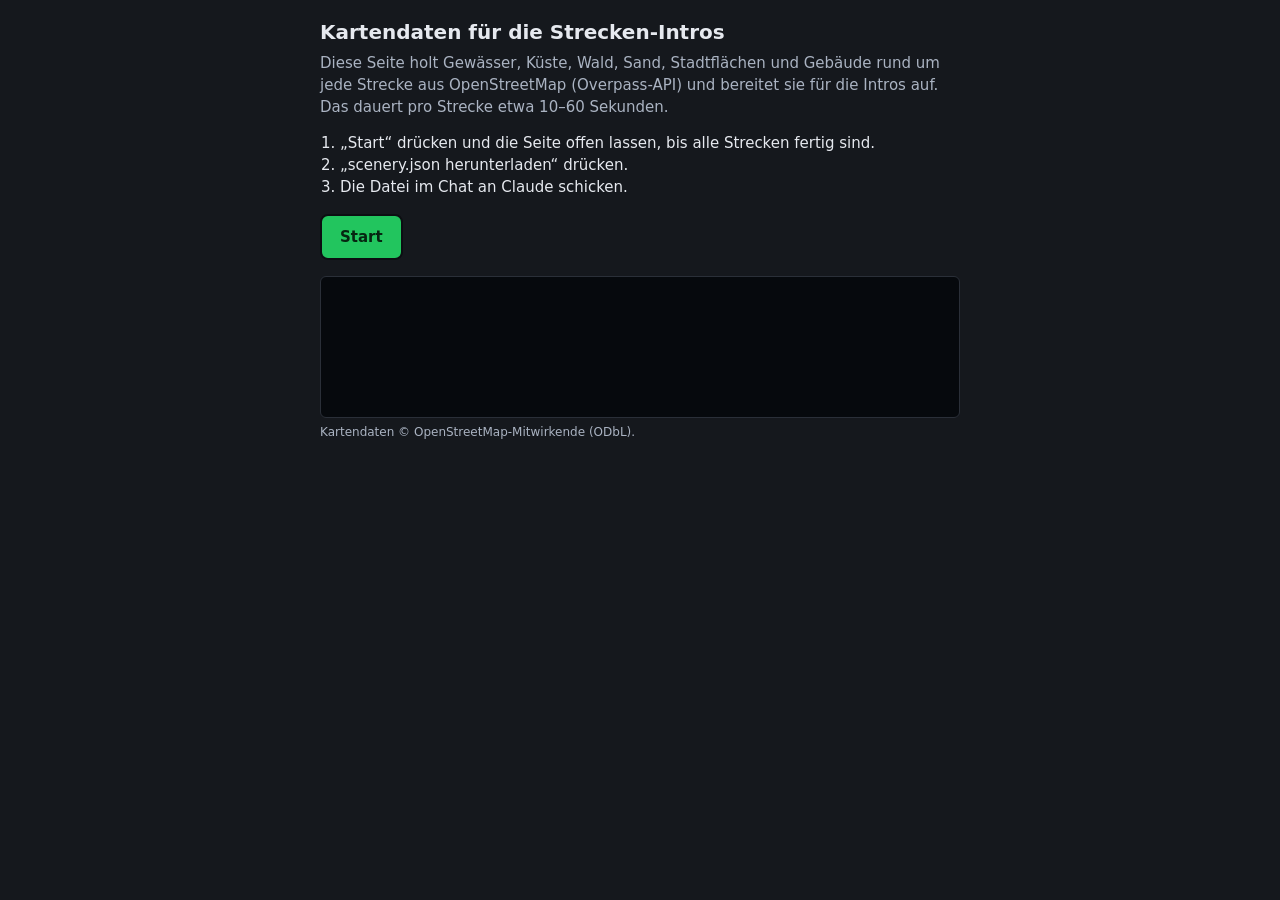
==== tools/scenery.html @ b8a6e35b "Werkzeugseite für Kartendaten (Browser), Aufteil-Skript, Fix Dunstfarbe in Gebäuden/Booten Co-Author" ====
<!doctype html>
<html lang="de">
<head>
<meta charset="utf-8">
<meta name="viewport" content="width=device-width,initial-scale=1">
<title>Race Control · Kartendaten</title>
<style>
  :root { color-scheme: dark; }
  body { margin: 0; background: #15181d; color: #e6e9ef; font: 15px/1.45 system-ui, sans-serif; }
  main { max-width: 640px; margin: 0 auto; padding: 18px 16px 40px; }
  h1 { font-size: 20px; margin: 0 0 6px; }
  p { color: #aab3c2; margin: 6px 0 14px; }
  button { font: 700 15px system-ui; padding: 12px 18px; border-radius: 8px; border: 2px solid #0c0e12; background: #22c55e; color: #062611; cursor: pointer; }
  button:disabled { opacity: .5; cursor: default; }
  #dl { background: #facc15; color: #15181d; display: none; margin-top: 12px; }
  ol { padding-left: 20px; }
  #log { margin-top: 16px; font: 12px/1.5 ui-monospace, monospace; background: #06090d; border: 1px solid #2a2f38; border-radius: 6px; padding: 10px; white-space: pre-wrap; min-height: 120px; }
  .ok { color: #86efac; } .err { color: #fca5a5; }
</style>
</head>
<body>
<main>
  <h1>Kartendaten für die Strecken-Intros</h1>
  <p>Diese Seite holt Gewässer, Küste, Wald, Sand, Stadtflächen und Gebäude rund um jede Strecke aus OpenStreetMap
    (Overpass-API) und bereitet sie für die Intros auf. Das dauert pro Strecke etwa 10–60 Sekunden.</p>
  <ol>
    <li>„Start“ drücken und die Seite offen lassen, bis alle Strecken fertig sind.</li>
    <li>„scenery.json herunterladen“ drücken.</li>
    <li>Die Datei im Chat an Claude schicken.</li>
  </ol>
  <button id="go">Start</button>
  <button id="dl">scenery.json herunterladen</button>
  <div id="log"></div>
  <p style="font-size:12px">Kartendaten © OpenStreetMap-Mitwirkende (ODbL).</p>
</main>
<script type="module">
import { TRACKS } from '../js/data/tracks/index.js';

// Mittelpunkt (lat/lon) der Projektion – identisch zu tools/gen_tracks.py
const ORIGIN = {
  albertpark: [-37.84591, 144.97037], shanghai: [31.34020, 121.21930], suzuka: [34.84459, 136.53278],
  bahrain: [26.03223, 50.51416], jeddah: [21.63894, 39.10273], miami: [25.95762, -80.23775],
  montreal: [45.50441, -73.52645], monaco: [43.73714, 7.42529], barcelona: [41.56900, 2.25735],
  redbullring: [47.22341, 14.76200], silverstone: [52.07177, -1.01636], spa: [50.43466, 5.96867],
  hungaroring: [47.58275, 19.25085], zandvoort: [52.38768, 4.54555], monza: [45.62342, 9.28659],
  madring: [40.47283, -3.62147], baku: [40.36894, 49.84076], singapore: [1.29067, 103.85796],
  cota: [30.13521, -97.63474], mexico: [19.40272, -99.08972], interlagos: [-23.70094, -46.69803],
  lasvegas: [36.11650, -115.16576], lusail: [25.49177, 51.45430], yasmarina: [24.46935, 54.60559],
};
const ORDER = ['albertpark', 'shanghai', 'suzuka', 'bahrain', 'jeddah', 'miami', 'montreal', 'monaco', 'barcelona', 'redbullring', 'silverstone', 'spa', 'hungaroring', 'zandvoort', 'monza', 'madring', 'baku', 'singapore', 'cota', 'mexico', 'interlagos', 'lasvegas', 'lusail', 'yasmarina'];
const SERVERS = ['https://overpass-api.de/api/interpreter', 'https://overpass.kumi.systems/api/interpreter', 'https://overpass.private.coffee/api/interpreter'];
const MARGIN = 900, CELL = 20, BUILD_DIST = 520, MAX_BUILD = 1800;

const logEl = document.getElementById('log');
const log = (t, cls = '') => { const s = document.createElement('div'); s.className = cls; s.textContent = t; logEl.append(s); logEl.scrollTop = 1e9; };
const sleep = ms => new Promise(r => setTimeout(r, ms));

function query(s, w, n, e) {
  const b = `(${s.toFixed(6)},${w.toFixed(6)},${n.toFixed(6)},${e.toFixed(6)})`;
  return `[out:json][timeout:180];
(
  way["natural"~"^(water|wood|sand|beach|scrub|bare_rock|heath|grassland|wetland|desert|coastline)$"]${b};
  relation["natural"~"^(water|wood|sand|beach|wetland)$"]${b};
  way["landuse"~"^(forest|grass|meadow|residential|commercial|industrial|retail|reservoir|basin|recreation_ground|construction|railway|brownfield|village_green|orchard|vineyard|farmland)$"]${b};
  relation["landuse"~"^(forest|residential|commercial|industrial|retail|reservoir)$"]${b};
  way["leisure"~"^(park|golf_course|pitch|marina|stadium|garden)$"]${b};
  way["waterway"="riverbank"]${b};
  way["water"]${b};
  relation["water"]${b};
  way["amenity"="parking"]${b};
  way["barrier"="city_wall"]${b};
  way["man_made"~"^(pier|breakwater)$"]${b};
  way["building"]${b};
);
out geom;`;
}

async function fetchOSM(q) {
  for (let round = 0; round < 3; round++) {
    for (const url of SERVERS) {
      try {
        const r = await fetch(url, { method: 'POST', body: new URLSearchParams({ data: q }) });
        if (r.ok) return await r.json();
        log(`  ${new URL(url).host}: HTTP ${r.status}`, 'err');
      } catch (e) { log(`  ${new URL(url).host}: ${e.message}`, 'err'); }
      await sleep(4000);
    }
    await sleep(15000 * (round + 1));
  }
  throw new Error('Overpass nicht erreichbar');
}

function classify(t) {
  const nat = t.natural, lu = t.landuse, le = t.leisure;
  if (nat === 'water' || 'water' in t || lu === 'reservoir' || lu === 'basin' || t.waterway === 'riverbank' || le === 'marina') return 1;
  if (nat === 'wood' || lu === 'forest' || lu === 'orchard') return 2;
  if (['sand', 'beach', 'bare_rock', 'desert'].includes(nat)) return 3;
  if (['residential', 'commercial', 'industrial', 'retail', 'construction', 'railway', 'brownfield'].includes(lu)) return 4;
  if (['park', 'golf_course', 'pitch', 'garden', 'stadium'].includes(le) || ['grass', 'meadow', 'recreation_ground', 'village_green', 'vineyard', 'farmland'].includes(lu) || ['grassland', 'heath', 'scrub', 'wetland'].includes(nat)) return 5;
  if (t.amenity === 'parking') return 6;
  return null;
}

function heightOf(t) {
  for (const k of ['height', 'building:height']) {
    const v = parseFloat(String(t[k] || '').replace('m', ''));
    if (Number.isFinite(v)) return Math.max(3, Math.min(320, v));
  }
  const lv = parseFloat(t['building:levels']);
  if (Number.isFinite(lv)) return Math.max(3, Math.min(320, lv * 3.2 + 1));
  return null;
}

function simplify(pts, tol) {
  if (pts.length < 4) return pts;
  const rdp = (a, b) => {
    const [ax, ay] = pts[a], [bx, by] = pts[b];
    const dx = bx - ax, dy = by - ay, L = Math.hypot(dx, dy) || 1e-9;
    let best = 0, idx = -1;
    for (let i = a + 1; i < b; i++) { const [px, py] = pts[i]; const d = Math.abs(dy * px - dx * py + bx * ay - by * ax) / L; if (d > best) { best = d; idx = i; } }
    if (idx >= 0 && best > tol) return rdp(a, idx).slice(0, -1).concat(rdp(idx, b));
    return [pts[a], pts[b]];
  };
  return rdp(0, pts.length - 1);
}

async function build(id) {
  const [lat0, lon0] = ORIGIN[id];
  const k = Math.cos(lat0 * Math.PI / 180);
  const fwd = (lon, lat) => [(lon - lon0) * 111320 * k, -(lat - lat0) * 110540];
  const inv = (x, y) => [x / (111320 * k) + lon0, -y / 110540 + lat0];
  const tpts = TRACKS[id].controlPoints;
  const xs = tpts.map(p => p[0]), ys = tpts.map(p => p[1]);
  const x0 = Math.min(...xs) - MARGIN, x1 = Math.max(...xs) + MARGIN, y0 = Math.min(...ys) - MARGIN, y1 = Math.max(...ys) + MARGIN;
  const [lo0, la1] = inv(x0, y0), [lo1, la0] = inv(x1, y1);
  const data = await fetchOSM(query(la0, lo0, la1, lo1));
  const W = Math.ceil((x1 - x0) / CELL), H = Math.ceil((y1 - y0) / CELL);
  const px = ([x, y]) => [(x - x0) / CELL, (y - y0) / CELL];
  const geom = el => el.type === 'way' ? [(el.geometry || []).map(p => fwd(p.lon, p.lat))]
    : (el.members || []).filter(m => (m.role || 'outer') === 'outer' && m.geometry).map(m => m.geometry.map(p => fwd(p.lon, p.lat)));

  const areas = { 1: [], 2: [], 3: [], 4: [], 5: [], 6: [] };
  const coast = [], buildings = [], walls = [];
  for (const el of data.elements || []) {
    const t = el.tags || {};
    if (t.natural === 'coastline') { coast.push(...geom(el)); continue; }
    if (t.barrier === 'city_wall') { for (const g of geom(el)) walls.push({ flat: false, g }); continue; }
    if (t.man_made === 'pier' || t.man_made === 'breakwater') { for (const g of geom(el)) walls.push({ flat: true, g }); continue; }
    if ('building' in t) { for (const g of geom(el)) if (g.length >= 4) buildings.push({ g, h: heightOf(t) }); continue; }
    const c = classify(t);
    if (c) for (const g of geom(el)) if (g.length >= 3) areas[c].push(g);
  }

  // Flächen je Klasse auf eine eigene Maske malen (ohne Kantenglättung: Schwelle auf Alpha)
  const cls = new Uint8Array(W * H);
  const cv = document.createElement('canvas'); cv.width = W; cv.height = H;
  const ctx = cv.getContext('2d', { willReadFrequently: true });
  const mask = (polys, lines = false, width = 2) => {
    ctx.clearRect(0, 0, W, H);
    ctx.fillStyle = '#fff'; ctx.strokeStyle = '#fff'; ctx.lineWidth = width;
    for (const g of polys) {
      ctx.beginPath();
      g.forEach((p, i) => { const [a, b] = px(p); i ? ctx.lineTo(a, b) : ctx.moveTo(a, b); });
      if (lines) ctx.stroke(); else { ctx.closePath(); ctx.fill(); }
    }
    const d = ctx.getImageData(0, 0, W, H).data;
    const m = new Uint8Array(W * H);
    for (let i = 0; i < W * H; i++) m[i] = d[i * 4 + 3] >= 128 ? 1 : 0;
    return m;
  };
  for (const c of [4, 5, 6, 2, 3, 1]) {
    if (!areas[c].length) continue;
    const m = mask(areas[c]);
    for (let i = 0; i < W * H; i++) if (m[i]) cls[i] = c;
  }
  // Meer: Land links, Wasser rechts der Küstenlinie → Flutfüllung von beiden Seiten
  if (coast.length) {
    const bar = mask(coast, true, 2);
    const lab = new Uint8Array(W * H);
    const seedsW = [], seedsL = [];
    for (const g of coast) {
      const pts = g.map(px);
      for (let i = 0; i + 1 < pts.length; i++) {
        const [ax, ay] = pts[i], [bx, by] = pts[i + 1];
        const dx = bx - ax, dy = by - ay, L = Math.hypot(dx, dy) || 1, mx = (ax + bx) / 2, my = (ay + by) / 2;
        seedsW.push([Math.floor(mx - dy / L * 2.5), Math.floor(my + dx / L * 2.5)]);
        seedsL.push([Math.floor(mx + dy / L * 2.5), Math.floor(my - dx / L * 2.5)]);
      }
    }
    const flood = (seeds, val) => {
      const q = [];
      for (const [x, y] of seeds) if (x >= 0 && y >= 0 && x < W && y < H && !bar[y * W + x] && !lab[y * W + x]) { lab[y * W + x] = val; q.push(y * W + x); }
      while (q.length) {
        const i = q.pop(), x = i % W, y = (i / W) | 0;
        for (const [nx, ny] of [[x + 1, y], [x - 1, y], [x, y + 1], [x, y - 1]]) {
          if (nx < 0 || ny < 0 || nx >= W || ny >= H) continue;
          const j = ny * W + nx;
          if (!bar[j] && !lab[j]) { lab[j] = val; q.push(j); }
        }
      }
    };
    flood(seedsL, 2);
    flood(seedsW, 1);
    for (let i = 0; i < W * H; i++) {
      if (lab[i] === 1 && cls[i] !== 6) cls[i] = 1;
      else if (bar[i] && cls[i] === 0) cls[i] = 3;
    }
  }
  // Die Strecke selbst ist nie Wasser
  for (const [x, y] of tpts) {
    const cx = Math.floor((x - x0) / CELL), cy = Math.floor((y - y0) / CELL);
    for (let a = -1; a <= 1; a++) for (let b = -1; b <= 1; b++) { const i = (cy + b) * W + cx + a; if (cx + a >= 0 && cx + a < W && cy + b >= 0 && cy + b < H && cls[i] === 1) cls[i] = 0; }
  }
  const rows = [];
  for (let y = 0; y < H; y++) {
    const r = []; let cur = cls[y * W], n = 0;
    for (let x = 0; x < W; x++) { const v = cls[y * W + x]; if (v === cur) n++; else { r.push(cur, n); cur = v; n = 1; } }
    r.push(cur, n); rows.push(r);
  }
  // Gebäude nahe der Strecke
  const G = 40, near = new Set(tpts.map(([x, y]) => `${Math.floor(x / G)},${Math.floor(y / G)}`));
  // Kontrollpunkte liegen teils weit auseinander: Zwischenpunkte ergänzen
  for (let i = 0; i < tpts.length; i++) {
    const [ax, ay] = tpts[i], [bx, by] = tpts[(i + 1) % tpts.length];
    const steps = Math.ceil(Math.hypot(bx - ax, by - ay) / 20);
    for (let s = 1; s < steps; s++) near.add(`${Math.floor((ax + (bx - ax) * s / steps) / G)},${Math.floor((ay + (by - ay) * s / steps) / G)}`);
  }
  const R = Math.ceil(BUILD_DIST / G);
  const distOk = (x, y) => { const gx = Math.floor(x / G), gy = Math.floor(y / G); for (let a = -R; a <= R; a++) for (let b = -R; b <= R; b++) if (near.has(`${gx + a},${gy + b}`)) return true; return false; };
  const blist = [];
  for (const { g, h } of buildings) {
    const ring = (g[0][0] === g[g.length - 1][0] && g[0][1] === g[g.length - 1][1]) ? g.slice(0, -1) : g;
    const cx = ring.reduce((a, p) => a + p[0], 0) / ring.length, cy = ring.reduce((a, p) => a + p[1], 0) / ring.length;
    if (!distOk(cx, cy)) continue;
    let A = 0; for (let i = 0; i < ring.length; i++) { const [ax, ay] = ring[i], [bx, by] = ring[(i + 1) % ring.length]; A += ax * by - bx * ay; }
    A = Math.abs(A) / 2;
    if (A < 25) continue;
    const hh = h || Math.min(14, 4 + Math.sqrt(A) * 0.25);
    const sp = simplify(ring, 1.5);
    if (sp.length < 3) continue;
    blist.push({ w: A * (1 + hh / 20), h: Math.round(hh * 10) / 10, sp });
  }
  blist.sort((a, b) => b.w - a.w);
  const b = blist.slice(0, MAX_BUILD).map(o => [o.h, ...o.sp.flatMap(p => [Math.round(p[0]), Math.round(p[1])])]);
  const wOut = [];
  for (const { flat, g } of walls) {
    if (g.length < 2 || !g.some(([x, y], i) => i % Math.max(1, Math.floor(g.length / 6)) === 0 && distOk(x, y))) continue;
    wOut.push([flat ? 0 : 1, ...simplify(g, 1.5).flatMap(p => [Math.round(p[0]), Math.round(p[1])])]);
  }
  return { cell: CELL, x0: Math.round(x0), y0: Math.round(y0), w: W, h: H, rows, b, walls: wOut };
}

const result = {};
document.getElementById('go').addEventListener('click', async e => {
  e.target.disabled = true;
  for (const id of ORDER) {
    log(`${id} …`);
    try {
      const t0 = performance.now();
      result[id] = await build(id);
      const s = result[id];
      log(`  ✓ ${s.w}×${s.h} Zellen · ${s.b.length} Gebäude · ${s.walls.length} Mauern (${((performance.now() - t0) / 1000).toFixed(0)} s)`, 'ok');
    } catch (err) { log(`  ✗ ${err.message}`, 'err'); }
    await sleep(3000);   // Overpass schonen
  }
  log(`Fertig: ${Object.keys(result).length} von ${ORDER.length} Strecken.`, 'ok');
  document.getElementById('dl').style.display = 'inline-block';
});
document.getElementById('dl').addEventListener('click', () => {
  const blob = new Blob([JSON.stringify(result)], { type: 'application/json' });
  const a = document.createElement('a');
  a.href = URL.createObjectURL(blob); a.download = 'scenery.json'; a.click();
});
</script>
</body>
</html>
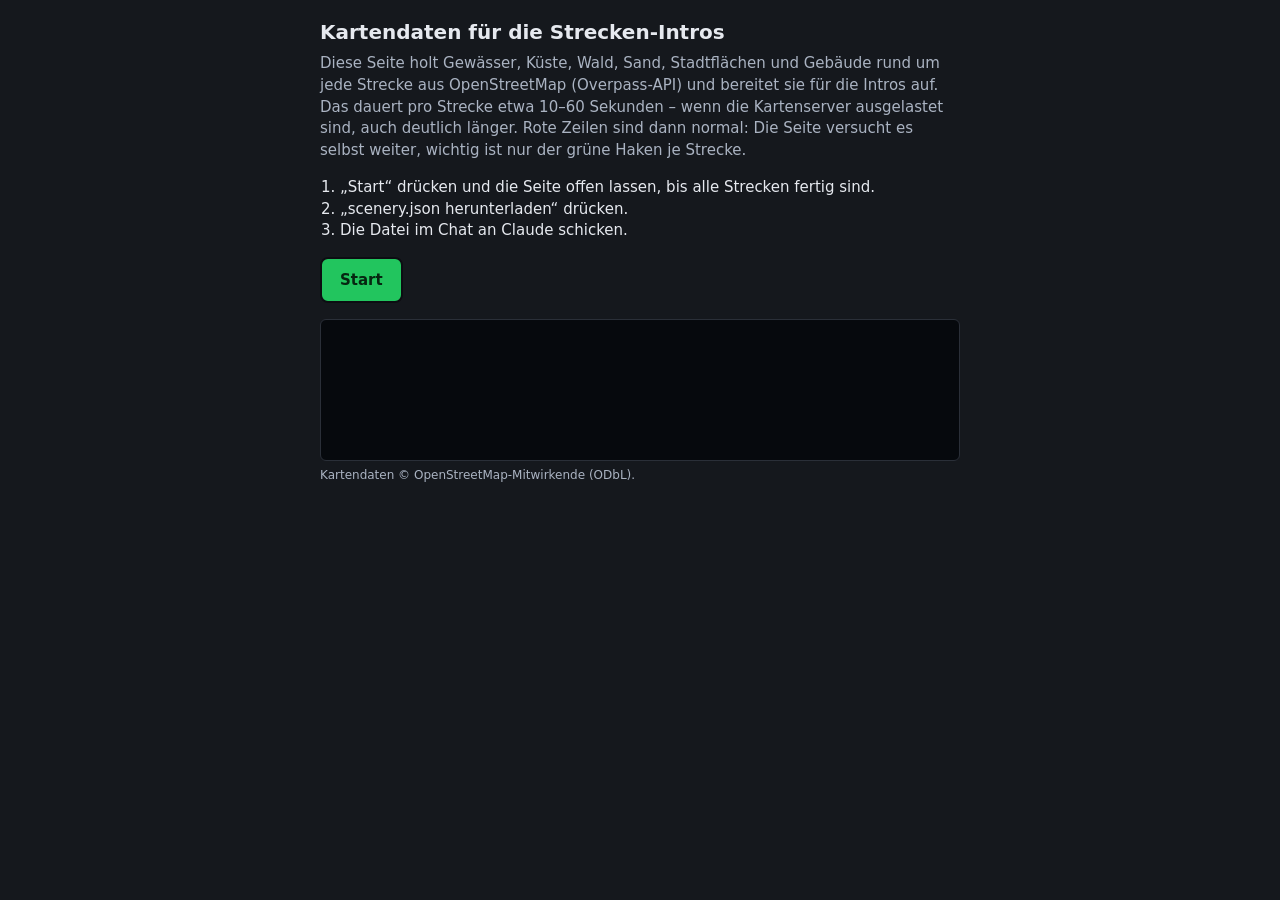
==== commit 03bd8bb1: "Kartendaten-Seite: Einzel-Server von overpass-api.de, Gebäude per Rechteck, mehr Durchgänge, Fortsch" ====
--- a/tools/scenery.html
+++ b/tools/scenery.html
@@ -22,13 +22,15 @@
 <main>
   <h1>Kartendaten für die Strecken-Intros</h1>
   <p>Diese Seite holt Gewässer, Küste, Wald, Sand, Stadtflächen und Gebäude rund um jede Strecke aus OpenStreetMap
-    (Overpass-API) und bereitet sie für die Intros auf. Das dauert pro Strecke etwa 10–60 Sekunden.</p>
+    (Overpass-API) und bereitet sie für die Intros auf. Das dauert pro Strecke etwa 10–60 Sekunden – wenn die Kartenserver ausgelastet sind,
+    auch deutlich länger. Rote Zeilen sind dann normal: Die Seite versucht es selbst weiter, wichtig ist nur der grüne Haken je Strecke.</p>
   <ol>
     <li>„Start“ drücken und die Seite offen lassen, bis alle Strecken fertig sind.</li>
     <li>„scenery.json herunterladen“ drücken.</li>
     <li>Die Datei im Chat an Claude schicken.</li>
   </ol>
   <button id="go">Start</button>
+  <button id="retry" style="display:none;background:#fb923c">Fehlende Strecken erneut laden</button>
   <button id="dl">scenery.json herunterladen</button>
   <div id="log"></div>
   <p style="font-size:12px">Kartendaten © OpenStreetMap-Mitwirkende (ODbL).</p>
@@ -48,7 +50,8 @@
   lasvegas: [36.11650, -115.16576], lusail: [25.49177, 51.45430], yasmarina: [24.46935, 54.60559],
 };
 const ORDER = ['albertpark', 'shanghai', 'suzuka', 'bahrain', 'jeddah', 'miami', 'montreal', 'monaco', 'barcelona', 'redbullring', 'silverstone', 'spa', 'hungaroring', 'zandvoort', 'monza', 'madring', 'baku', 'singapore', 'cota', 'mexico', 'interlagos', 'lasvegas', 'lusail', 'yasmarina'];
-const SERVERS = ['https://overpass-api.de/api/interpreter', 'https://overpass.kumi.systems/api/interpreter', 'https://overpass.private.coffee/api/interpreter'];
+// Hauptserver und seine beiden Einzel-Rechner (lz4, z) – hilft, wenn der Verteiler überlastet ist; dahinter Ausweich-Server
+const SERVERS = ['https://overpass-api.de/api/interpreter', 'https://lz4.overpass-api.de/api/interpreter', 'https://z.overpass-api.de/api/interpreter', 'https://maps.mail.ru/osm/tools/overpass/api/interpreter', 'https://overpass.kumi.systems/api/interpreter'];
 const MARGIN = 900, CELL = 20, BUILD_DIST = 520, MAX_BUILD = 1800;
 
 const logEl = document.getElementById('log');
@@ -57,7 +60,7 @@
 
 function query(s, w, n, e) {
   const b = `(${s.toFixed(6)},${w.toFixed(6)},${n.toFixed(6)},${e.toFixed(6)})`;
-  return `[out:json][timeout:180];
+  return `[out:json][timeout:120];
 (
   way["natural"~"^(water|wood|sand|beach|scrub|bare_rock|heath|grassland|wetland|desert|coastline)$"]${b};
   relation["natural"~"^(water|wood|sand|beach|wetland)$"]${b};
@@ -70,24 +73,30 @@
   way["amenity"="parking"]${b};
   way["barrier"="city_wall"]${b};
   way["man_made"~"^(pier|breakwater)$"]${b};
-  way["building"]${b};
 );
 out geom;`;
 }
-
-async function fetchOSM(q) {
-  for (let round = 0; round < 3; round++) {
+// Gebäude nur in einem Schlauch entlang der Strecke (deutlich kleinere Abfrage)
+function queryBuildings(s, w, n, e) {
+  return `[out:json][timeout:150];
+way["building"](${s.toFixed(6)},${w.toFixed(6)},${n.toFixed(6)},${e.toFixed(6)});
+out geom;`;
+}
+
+async function fetchOSM(q, what) {
+  for (let round = 0; round < 7; round++) {
     for (const url of SERVERS) {
       try {
         const r = await fetch(url, { method: 'POST', body: new URLSearchParams({ data: q }) });
-        if (r.ok) return await r.json();
-        log(`  ${new URL(url).host}: HTTP ${r.status}`, 'err');
-      } catch (e) { log(`  ${new URL(url).host}: ${e.message}`, 'err'); }
-      await sleep(4000);
-    }
+        if (r.ok) { const j = await r.json(); log(`  ${what} ✓ (${new URL(url).host})`, 'ok'); return j; }
+        log(`  ${what}: ${new URL(url).host} antwortet ${r.status} (überlastet) – nächster Versuch`, 'err');
+      } catch (e) { log(`  ${what}: ${new URL(url).host} nicht erreichbar – nächster Versuch`, 'err'); }
+      await sleep(3000);
+    }
+    log(`  ${what}: alle Server ausgelastet – Pause ${15 * (round + 1)} s, dann neuer Durchgang (${round + 2}/7) …`);
     await sleep(15000 * (round + 1));
   }
-  throw new Error('Overpass nicht erreichbar');
+  throw new Error('kein Kartenserver hat geantwortet');
 }
 
 function classify(t) {
@@ -133,7 +142,12 @@
   const xs = tpts.map(p => p[0]), ys = tpts.map(p => p[1]);
   const x0 = Math.min(...xs) - MARGIN, x1 = Math.max(...xs) + MARGIN, y0 = Math.min(...ys) - MARGIN, y1 = Math.max(...ys) + MARGIN;
   const [lo0, la1] = inv(x0, y0), [lo1, la0] = inv(x1, y1);
-  const data = await fetchOSM(query(la0, lo0, la1, lo1));
+  const data = await fetchOSM(query(la0, lo0, la1, lo1), 'Flächen');
+  // Gebäude: Rechteck nur knapp um die Strecke (weiter draußen werden sie ohnehin nicht gezeichnet)
+  const [blo0, bla1] = inv(Math.min(...xs) - BUILD_DIST, Math.min(...ys) - BUILD_DIST), [blo1, bla0] = inv(Math.max(...xs) + BUILD_DIST, Math.max(...ys) + BUILD_DIST);
+  await sleep(2000);
+  const bdata = await fetchOSM(queryBuildings(bla0, blo0, bla1, blo1), 'Gebäude');
+  data.elements = (data.elements || []).concat(bdata.elements || []);
   const W = Math.ceil((x1 - x0) / CELL), H = Math.ceil((y1 - y0) / CELL);
   const px = ([x, y]) => [(x - x0) / CELL, (y - y0) / CELL];
   const geom = el => el.type === 'way' ? [(el.geometry || []).map(p => fwd(p.lon, p.lat))]
@@ -251,9 +265,8 @@
 }
 
 const result = {};
-document.getElementById('go').addEventListener('click', async e => {
-  e.target.disabled = true;
-  for (const id of ORDER) {
+async function runAll(ids) {
+  for (const id of ids) {
     log(`${id} …`);
     try {
       const t0 = performance.now();
@@ -263,9 +276,14 @@
     } catch (err) { log(`  ✗ ${err.message}`, 'err'); }
     await sleep(3000);   // Overpass schonen
   }
-  log(`Fertig: ${Object.keys(result).length} von ${ORDER.length} Strecken.`, 'ok');
+  const missing = ORDER.filter(id => !result[id]);
+  log(`Fertig: ${Object.keys(result).length} von ${ORDER.length} Strecken.${missing.length ? ` Es fehlen: ${missing.join(', ')}` : ''}`, missing.length ? 'err' : 'ok');
   document.getElementById('dl').style.display = 'inline-block';
-});
+  document.getElementById('retry').style.display = missing.length ? 'inline-block' : 'none';
+  document.getElementById('retry').disabled = false;
+}
+document.getElementById('go').addEventListener('click', e => { e.target.disabled = true; runAll(ORDER); });
+document.getElementById('retry').addEventListener('click', e => { e.target.disabled = true; runAll(ORDER.filter(id => !result[id])); });
 document.getElementById('dl').addEventListener('click', () => {
   const blob = new Blob([JSON.stringify(result)], { type: 'application/json' });
   const a = document.createElement('a');
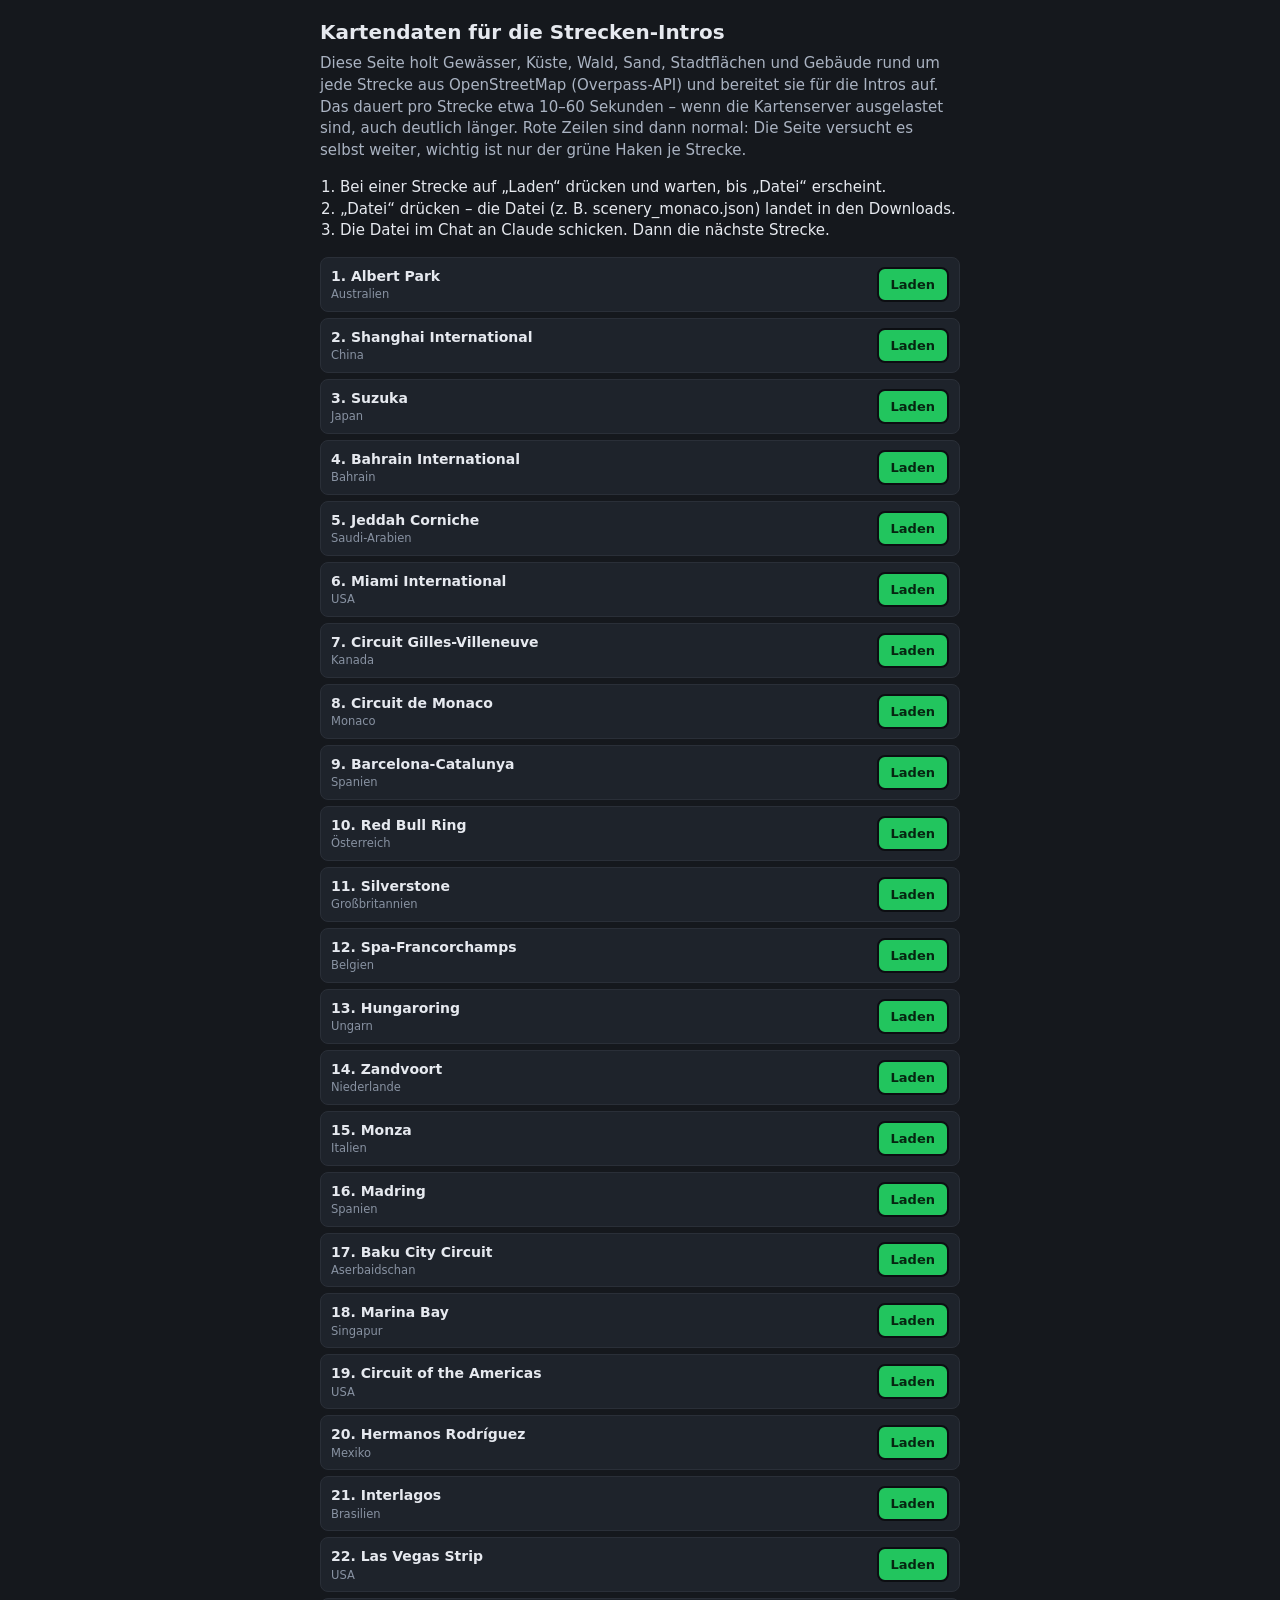
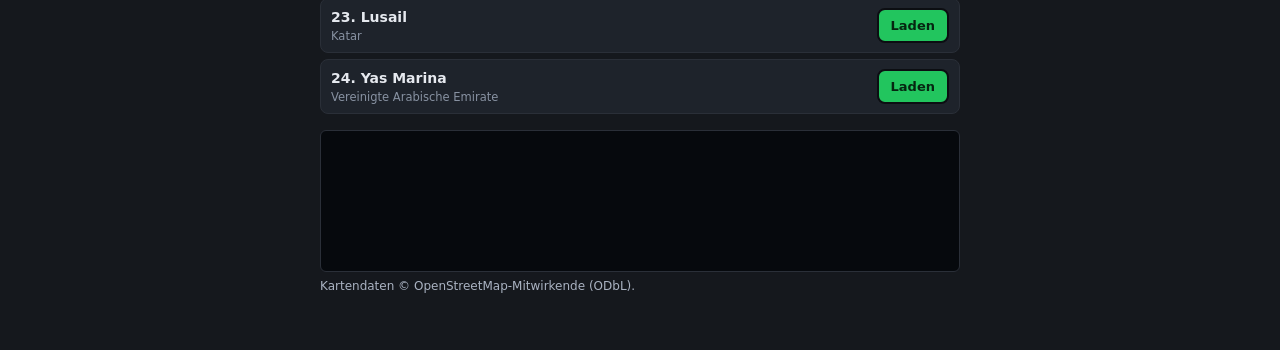
==== commit 02435dcc: "Kartendaten-Seite: jede Strecke einzeln laden und als eigene Datei herunterladen, Zeitlimit je Anfra" ====
--- a/tools/scenery.html
+++ b/tools/scenery.html
@@ -14,6 +14,13 @@
   button:disabled { opacity: .5; cursor: default; }
   #dl { background: #facc15; color: #15181d; display: none; margin-top: 12px; }
   ol { padding-left: 20px; }
+  .list { display: grid; gap: 6px; margin: 10px 0; }
+  .row { display: flex; align-items: center; gap: 8px; background: #1e232b; border: 1px solid #2a2f38; border-radius: 8px; padding: 8px 10px; }
+  .row b { flex: 1; min-width: 0; font-size: 14px; }
+  .row small { display: block; color: #8892a2; font-weight: 400; font-size: 11.5px; }
+  .row button { padding: 8px 12px; font-size: 13px; }
+  .row .file { background: #facc15; color: #15181d; }
+  .row.done { border-color: #22c55e; }
   #log { margin-top: 16px; font: 12px/1.5 ui-monospace, monospace; background: #06090d; border: 1px solid #2a2f38; border-radius: 6px; padding: 10px; white-space: pre-wrap; min-height: 120px; }
   .ok { color: #86efac; } .err { color: #fca5a5; }
 </style>
@@ -25,13 +32,11 @@
     (Overpass-API) und bereitet sie für die Intros auf. Das dauert pro Strecke etwa 10–60 Sekunden – wenn die Kartenserver ausgelastet sind,
     auch deutlich länger. Rote Zeilen sind dann normal: Die Seite versucht es selbst weiter, wichtig ist nur der grüne Haken je Strecke.</p>
   <ol>
-    <li>„Start“ drücken und die Seite offen lassen, bis alle Strecken fertig sind.</li>
-    <li>„scenery.json herunterladen“ drücken.</li>
-    <li>Die Datei im Chat an Claude schicken.</li>
+    <li>Bei einer Strecke auf „Laden“ drücken und warten, bis „Datei“ erscheint.</li>
+    <li>„Datei“ drücken – die Datei (z. B. scenery_monaco.json) landet in den Downloads.</li>
+    <li>Die Datei im Chat an Claude schicken. Dann die nächste Strecke.</li>
   </ol>
-  <button id="go">Start</button>
-  <button id="retry" style="display:none;background:#fb923c">Fehlende Strecken erneut laden</button>
-  <button id="dl">scenery.json herunterladen</button>
+  <div id="list" class="list"></div>
   <div id="log"></div>
   <p style="font-size:12px">Kartendaten © OpenStreetMap-Mitwirkende (ODbL).</p>
 </main>
@@ -55,7 +60,12 @@
 const MARGIN = 900, CELL = 20, BUILD_DIST = 520, MAX_BUILD = 1800;
 
 const logEl = document.getElementById('log');
-const log = (t, cls = '') => { const s = document.createElement('div'); s.className = cls; s.textContent = t; logEl.append(s); logEl.scrollTop = 1e9; };
+let curId = null;   // Strecke, die gerade lädt – ihr Status steht auch direkt in der Zeile
+const log = (t, cls = '') => {
+  const s = document.createElement('div'); s.className = cls; s.textContent = t; logEl.append(s); logEl.scrollTop = 1e9;
+  const sm = curId && document.querySelector(`.row[data-id="${curId}"] small`);
+  if (sm) { sm.textContent = t.trim(); sm.style.color = cls === 'err' ? '#fca5a5' : cls === 'ok' ? '#86efac' : ''; }
+};
 const sleep = ms => new Promise(r => setTimeout(r, ms));
 
 function query(s, w, n, e) {
@@ -87,10 +97,10 @@
   for (let round = 0; round < 7; round++) {
     for (const url of SERVERS) {
       try {
-        const r = await fetch(url, { method: 'POST', body: new URLSearchParams({ data: q }) });
+        const r = await fetch(url, { method: 'POST', body: new URLSearchParams({ data: q }), signal: AbortSignal.timeout(110000) });
         if (r.ok) { const j = await r.json(); log(`  ${what} ✓ (${new URL(url).host})`, 'ok'); return j; }
         log(`  ${what}: ${new URL(url).host} antwortet ${r.status} (überlastet) – nächster Versuch`, 'err');
-      } catch (e) { log(`  ${what}: ${new URL(url).host} nicht erreichbar – nächster Versuch`, 'err'); }
+      } catch (e) { log(`  ${what}: ${new URL(url).host} ${e.name === 'TimeoutError' ? 'antwortet nicht (Zeitlimit)' : 'nicht erreichbar'} – nächster Versuch`, 'err'); }
       await sleep(3000);
     }
     log(`  ${what}: alle Server ausgelastet – Pause ${15 * (round + 1)} s, dann neuer Durchgang (${round + 2}/7) …`);
@@ -264,31 +274,46 @@
   return { cell: CELL, x0: Math.round(x0), y0: Math.round(y0), w: W, h: H, rows, b, walls: wOut };
 }
 
-const result = {};
-async function runAll(ids) {
-  for (const id of ids) {
-    log(`${id} …`);
-    try {
-      const t0 = performance.now();
-      result[id] = await build(id);
-      const s = result[id];
-      log(`  ✓ ${s.w}×${s.h} Zellen · ${s.b.length} Gebäude · ${s.walls.length} Mauern (${((performance.now() - t0) / 1000).toFixed(0)} s)`, 'ok');
-    } catch (err) { log(`  ✗ ${err.message}`, 'err'); }
-    await sleep(3000);   // Overpass schonen
-  }
-  const missing = ORDER.filter(id => !result[id]);
-  log(`Fertig: ${Object.keys(result).length} von ${ORDER.length} Strecken.${missing.length ? ` Es fehlen: ${missing.join(', ')}` : ''}`, missing.length ? 'err' : 'ok');
-  document.getElementById('dl').style.display = 'inline-block';
-  document.getElementById('retry').style.display = missing.length ? 'inline-block' : 'none';
-  document.getElementById('retry').disabled = false;
-}
-document.getElementById('go').addEventListener('click', e => { e.target.disabled = true; runAll(ORDER); });
-document.getElementById('retry').addEventListener('click', e => { e.target.disabled = true; runAll(ORDER.filter(id => !result[id])); });
-document.getElementById('dl').addEventListener('click', () => {
-  const blob = new Blob([JSON.stringify(result)], { type: 'application/json' });
+// Eine Strecke nach der anderen – jede mit eigenem „Laden“ und eigener Datei
+const result = {}, failed = {};
+let busy = false;
+const listEl = document.getElementById('list');
+const sent = id => { try { return localStorage.getItem('scn.sent.' + id) === '1'; } catch { return false; } };
+function renderList() {
+  listEl.innerHTML = ORDER.map((id, i) => {
+    const def = TRACKS[id], st = result[id] ? 'geladen – jetzt „Datei“ drücken' : failed[id] ? 'hat nicht geklappt – später erneut laden' : sent(id) ? 'schon heruntergeladen' : '';
+    return `<div class="row${result[id] || sent(id) ? ' done' : ''}" data-id="${id}">
+      <b>${i + 1}. ${def.name}<small>${def.country}${st ? ' · ' + st : ''}</small></b>
+      <button class="load" data-id="${id}" ${busy ? 'disabled' : ''}>${result[id] ? 'Neu laden' : 'Laden'}</button>
+      ${result[id] ? `<button class="file" data-id="${id}">Datei</button>` : ''}
+    </div>`;
+  }).join('');
+}
+async function loadOne(id) {
+  busy = true; renderList();
+  curId = id;
+  log(`${TRACKS[id].name} … lädt`);
+  try {
+    const t0 = performance.now();
+    result[id] = await build(id);
+    const sc = result[id];
+    log(`  ✓ fertig: ${sc.w}×${sc.h} Zellen · ${sc.b.length} Gebäude · ${sc.walls.length} Mauern (${((performance.now() - t0) / 1000).toFixed(0)} s) – jetzt „Datei“ drücken`, 'ok');
+  } catch (err) { log(`  ✗ ${err.message} – bitte später noch einmal „Laden“ drücken`, 'err'); failed[id] = true; }
+  busy = false; curId = null; renderList();
+}
+function download(id) {
+  const blob = new Blob([JSON.stringify({ [id]: result[id] })], { type: 'application/json' });
   const a = document.createElement('a');
-  a.href = URL.createObjectURL(blob); a.download = 'scenery.json'; a.click();
+  a.href = URL.createObjectURL(blob); a.download = `scenery_${id}.json`; a.click();
+  try { localStorage.setItem('scn.sent.' + id, '1'); } catch { /* egal */ }
+  renderList();
+}
+listEl.addEventListener('click', e => {
+  const b = e.target.closest('button'); if (!b) return;
+  if (b.classList.contains('load') && !busy) loadOne(b.dataset.id);
+  if (b.classList.contains('file')) download(b.dataset.id);
 });
+renderList();
 </script>
 </body>
 </html>
